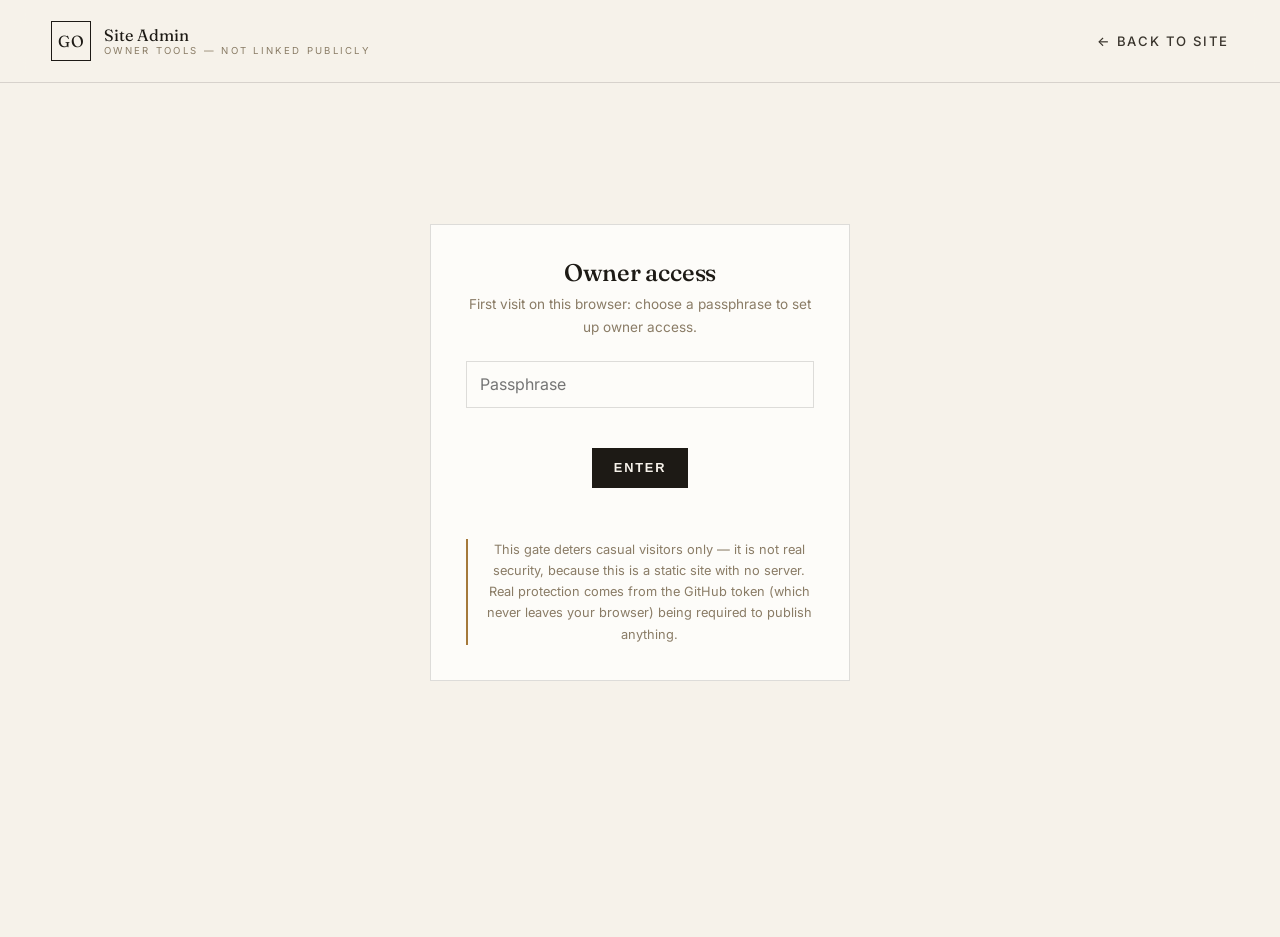
==== admin.html @ fcc21498 "Add owner admin panel with ChatGPT assistant and GitHub publishing - admin.html (unlinked, noindex):" ====
<!DOCTYPE html>
<html lang="en">
<head>
  <meta charset="UTF-8" />
  <meta name="viewport" content="width=device-width, initial-scale=1.0" />
  <title>Site Admin — Gregory Olav Architectural &amp; Consulting LLC</title>
  <meta name="robots" content="noindex, nofollow" />
  <link rel="preconnect" href="https://fonts.googleapis.com" />
  <link rel="preconnect" href="https://fonts.gstatic.com" crossorigin />
  <link href="https://fonts.googleapis.com/css2?family=Fraunces:ital,wght@0,400;0,500;0,600;1,400;1,500&family=Inter:wght@400;500;600&display=swap" rel="stylesheet" />
  <link rel="stylesheet" href="css/style.css" />
  <link rel="icon" href="data:image/svg+xml,<svg xmlns='http://www.w3.org/2000/svg' viewBox='0 0 100 100'><rect width='100' height='100' fill='%231d1a15'/><text x='50' y='68' font-size='52' text-anchor='middle' fill='%23f6f2ea' font-family='Georgia'>GO</text></svg>" />
  <style>
    body { padding-top: 6rem; }
    .admin-wrap { width: min(880px, 92%); margin: 0 auto; padding-bottom: 6rem; }
    .admin-card {
      background: var(--white);
      border: 1px solid var(--line);
      padding: 2.2rem;
      margin-bottom: 2rem;
    }
    .admin-card h2 { font-size: 1.5rem; margin-bottom: 0.4rem; }
    .admin-card .hint { font-size: 0.85rem; color: var(--stone); margin-bottom: 1.4rem; }
    .photo-slots { display: grid; grid-template-columns: 1fr 1fr; gap: 1.6rem; }
    .photo-slot { border: 1px solid var(--line); padding: 1rem; }
    .photo-slot img { width: 100%; aspect-ratio: 4/5; object-fit: cover; object-position: top; margin-bottom: 0.8rem; background: var(--cream-deep); }
    .photo-slot .slot-label { font-size: 0.72rem; letter-spacing: 0.16em; text-transform: uppercase; color: var(--stone); display: block; margin-bottom: 0.6rem; }
    .photo-slot input[type="file"] { font-size: 0.82rem; width: 100%; border: none; }
    .status { font-size: 0.85rem; margin-top: 1rem; min-height: 1.2em; }
    .status.ok { color: #2e6b3f; }
    .status.err { color: #a33a2a; }
    .chat-log {
      border: 1px solid var(--line);
      background: var(--cream);
      padding: 1.2rem;
      height: 260px;
      overflow-y: auto;
      margin-bottom: 1rem;
      font-size: 0.92rem;
    }
    .chat-log .msg { margin-bottom: 0.9rem; }
    .chat-log .msg .who { font-size: 0.68rem; letter-spacing: 0.16em; text-transform: uppercase; color: var(--bronze); display: block; }
    .chat-row { display: flex; gap: 0.8rem; }
    .chat-row input { flex: 1; border: 1px solid var(--line); padding: 0.7rem 0.9rem; }
    .btn.small { padding: 0.7rem 1.3rem; }
    .danger-note {
      font-size: 0.8rem;
      color: var(--stone);
      border-left: 2px solid var(--bronze);
      padding-left: 1rem;
      margin-top: 1.2rem;
    }
    #gate { max-width: 420px; margin: 8rem auto; text-align: center; }
    #panel { display: none; }
    .row-2 { display: grid; grid-template-columns: 1fr 1fr; gap: 1.5rem; }
    @media (max-width: 720px) { .photo-slots, .row-2 { grid-template-columns: 1fr; } }
  </style>
</head>
<body>

  <header class="site-header scrolled">
    <div class="container nav">
      <a href="index.html" class="brand">
        <span class="brand-mark">GO</span>
        <span class="brand-name">Site Admin<small>Owner tools — not linked publicly</small></span>
      </a>
      <ul class="nav-links" style="position: static; transform: none; flex-direction: row; background: none;">
        <li><a href="index.html">← Back to Site</a></li>
      </ul>
    </div>
  </header>

  <!-- Passphrase gate -->
  <div id="gate" class="admin-wrap">
    <div class="admin-card">
      <h2 class="serif">Owner access</h2>
      <p class="hint" id="gate-hint">Enter your admin passphrase.</p>
      <form id="gate-form">
        <div class="field">
          <input type="password" id="gate-pass" placeholder="Passphrase" autocomplete="current-password" style="border:1px solid var(--line); padding: 0.8rem;" />
        </div>
        <button class="btn small" type="submit" style="margin-top: 1rem;">Enter</button>
        <p class="status err" id="gate-status"></p>
      </form>
      <p class="danger-note">This gate deters casual visitors only — it is not real security, because this is a static site with no server. Real protection comes from the GitHub token (which never leaves your browser) being required to publish anything.</p>
    </div>
  </div>

  <!-- Admin panel -->
  <main id="panel" class="admin-wrap">

    <section class="admin-card">
      <span class="eyebrow">Identity</span>
      <h2>Owner name</h2>
      <p class="hint">Changes the name everywhere it appears across the site — header, navigation, headings, quotes, and footer.</p>
      <div class="field">
        <label for="owner-name">Display name</label>
        <input type="text" id="owner-name" placeholder="Gregory Olav" />
      </div>
    </section>

    <section class="admin-card">
      <span class="eyebrow">Photography</span>
      <h2>Owner photos</h2>
      <p class="hint">These photos appear on the Home page and the owner's page. Upload a replacement to change them everywhere at once.</p>
      <div class="photo-slots">
        <div class="photo-slot">
          <span class="slot-label">Portrait — hero &amp; owner page</span>
          <img id="preview-portrait" src="assets/images/gregory-olav-portrait.jpeg" alt="Portrait preview" />
          <input type="file" id="file-portrait" accept="image/jpeg,image/png,image/webp" />
        </div>
        <div class="photo-slot">
          <span class="slot-label">Consulting — home teaser &amp; owner page</span>
          <img id="preview-consulting" src="assets/images/gregory-olav-consulting.jpeg" alt="Consulting photo preview" />
          <input type="file" id="file-consulting" accept="image/jpeg,image/png,image/webp" />
        </div>
      </div>
    </section>

    <section class="admin-card">
      <span class="eyebrow">AI Assistant</span>
      <h2>ChatGPT assistant</h2>
      <p class="hint">Type an instruction in plain English — e.g. <em>"change my name to Gregor Olavsen"</em> — and the assistant will stage the change for you. Uses your own OpenAI API key, sent directly from your browser to OpenAI.</p>
      <div class="row-2">
        <div class="field">
          <label for="openai-key">OpenAI API key</label>
          <input type="password" id="openai-key" placeholder="sk-..." autocomplete="off" />
        </div>
        <div class="field">
          <label for="openai-model">Model</label>
          <input type="text" id="openai-model" value="gpt-4o-mini" />
        </div>
      </div>
      <div class="chat-log" id="chat-log">
        <div class="msg"><span class="who">Assistant</span>Hello! Tell me what you'd like to change — for example "change my name to …". I can also answer questions about how this admin page works.</div>
      </div>
      <div class="chat-row">
        <input type="text" id="chat-input" placeholder="Type an instruction…" />
        <button class="btn small" id="chat-send" type="button">Send</button>
      </div>
      <p class="danger-note">Your API key is kept in this browser's local storage only. Never paste it into the site's code or commit it to GitHub.</p>
    </section>

    <section class="admin-card">
      <span class="eyebrow">Save &amp; Publish</span>
      <h2>Apply your changes</h2>
      <p class="hint"><strong>Preview</strong> applies changes in this browser only, so you can check the site first. <strong>Publish</strong> commits them to GitHub so the live site updates for everyone.</p>
      <div class="row-2">
        <div class="field">
          <label for="gh-repo">GitHub repository</label>
          <input type="text" id="gh-repo" value="ojibaroland/Architecturalsite" />
        </div>
        <div class="field">
          <label for="gh-branch">Branch</label>
          <input type="text" id="gh-branch" value="main" />
        </div>
      </div>
      <div class="field">
        <label for="gh-token">GitHub token (fine-grained, Contents: read &amp; write on this repo)</label>
        <input type="password" id="gh-token" placeholder="github_pat_…" autocomplete="off" />
      </div>
      <div class="btn-row" style="margin-top: 1.4rem;">
        <button class="btn ghost small" id="btn-preview" type="button">Preview in this Browser</button>
        <button class="btn small" id="btn-publish" type="button">Publish to Live Site <span class="arrow">→</span></button>
        <button class="btn ghost small" id="btn-discard" type="button">Discard Draft</button>
      </div>
      <p class="status" id="publish-status"></p>
      <p class="danger-note">Create the token at GitHub → Settings → Developer settings → Fine-grained tokens. Give it access to <em>only</em> this repository with <em>Contents: Read and write</em> permission, and set an expiry. It is stored in this browser's local storage only.</p>
    </section>

  </main>

  <script src="js/admin.js"></script>
</body>
</html>
---- css/style.css ----
/* ============================================
   Gregory Olav Architectural & Consulting LLC
   ============================================ */

:root {
  --cream: #f6f2ea;
  --cream-deep: #efe8db;
  --ink: #1d1a15;
  --ink-soft: #3a352d;
  --stone: #8a7c66;
  --bronze: #a5793a;
  --bronze-soft: #c49a5d;
  --white: #fdfcf9;
  --line: rgba(29, 26, 21, 0.14);
  --serif: "Fraunces", "Georgia", serif;
  --sans: "Inter", "Helvetica Neue", Arial, sans-serif;
  --ease: cubic-bezier(0.22, 1, 0.36, 1);
}

* { margin: 0; padding: 0; box-sizing: border-box; }

html { scroll-behavior: smooth; }

body {
  font-family: var(--sans);
  background: var(--cream);
  color: var(--ink);
  line-height: 1.65;
  font-size: 16px;
  -webkit-font-smoothing: antialiased;
}

img { max-width: 100%; display: block; }

a { color: inherit; text-decoration: none; }

.container {
  width: min(1180px, 92%);
  margin: 0 auto;
}

/* ---------- Typography helpers ---------- */

h1, h2, h3, .serif {
  font-family: var(--serif);
  font-weight: 500;
  line-height: 1.12;
  letter-spacing: -0.01em;
}

.eyebrow {
  font-family: var(--sans);
  font-size: 0.72rem;
  font-weight: 600;
  letter-spacing: 0.28em;
  text-transform: uppercase;
  color: var(--bronze);
  display: inline-flex;
  align-items: center;
  gap: 0.9rem;
  margin-bottom: 1.4rem;
}

.eyebrow::before {
  content: "";
  width: 34px;
  height: 1px;
  background: var(--bronze);
}

.lead {
  font-size: 1.15rem;
  color: var(--ink-soft);
  max-width: 46ch;
}

/* ---------- Header / Nav ---------- */

.site-header {
  position: fixed;
  inset: 0 0 auto 0;
  z-index: 100;
  transition: background 0.4s var(--ease), box-shadow 0.4s var(--ease);
}

.site-header.scrolled {
  background: rgba(246, 242, 234, 0.92);
  backdrop-filter: blur(12px);
  box-shadow: 0 1px 0 var(--line);
}

.nav {
  display: flex;
  align-items: center;
  justify-content: space-between;
  padding: 1.3rem 0;
}

.brand {
  display: flex;
  align-items: center;
  gap: 0.8rem;
}

.brand-mark {
  width: 40px;
  height: 40px;
  border: 1px solid var(--ink);
  display: grid;
  place-items: center;
  font-family: var(--serif);
  font-size: 1rem;
  letter-spacing: 0.05em;
  flex-shrink: 0;
}

.brand-name {
  font-family: var(--serif);
  font-size: 1.02rem;
  line-height: 1.25;
}

.brand-name small {
  display: block;
  font-family: var(--sans);
  font-size: 0.6rem;
  letter-spacing: 0.24em;
  text-transform: uppercase;
  color: var(--stone);
}

.nav-links {
  display: flex;
  align-items: center;
  gap: 2.2rem;
  list-style: none;
}

.nav-links a {
  font-size: 0.82rem;
  font-weight: 500;
  letter-spacing: 0.12em;
  text-transform: uppercase;
  color: var(--ink-soft);
  padding: 0.4rem 0;
  position: relative;
  transition: color 0.25s;
}

.nav-links a::after {
  content: "";
  position: absolute;
  left: 0;
  bottom: 0;
  width: 100%;
  height: 1px;
  background: var(--bronze);
  transform: scaleX(0);
  transform-origin: left;
  transition: transform 0.35s var(--ease);
}

.nav-links a:hover,
.nav-links a.active { color: var(--ink); }

.nav-links a:hover::after,
.nav-links a.active::after { transform: scaleX(1); }

.nav-cta {
  border: 1px solid var(--ink);
  padding: 0.65rem 1.5rem !important;
  transition: background 0.3s, color 0.3s;
}

.nav-cta::after { display: none; }

.nav-cta:hover {
  background: var(--ink);
  color: var(--cream) !important;
}

.nav-toggle {
  display: none;
  background: none;
  border: none;
  cursor: pointer;
  width: 42px;
  height: 42px;
  position: relative;
  z-index: 110;
}

.nav-toggle span {
  display: block;
  width: 24px;
  height: 2px;
  background: var(--ink);
  margin: 5px auto;
  transition: transform 0.3s var(--ease), opacity 0.3s;
}

.nav-toggle.open span:nth-child(1) { transform: translateY(7px) rotate(45deg); }
.nav-toggle.open span:nth-child(2) { opacity: 0; }
.nav-toggle.open span:nth-child(3) { transform: translateY(-7px) rotate(-45deg); }

/* ---------- Hero ---------- */

.hero {
  min-height: 100vh;
  display: flex;
  align-items: center;
  position: relative;
  overflow: hidden;
  padding: 8rem 0 5rem;
}

.hero-grid {
  display: grid;
  grid-template-columns: 1.15fr 0.85fr;
  gap: 4rem;
  align-items: center;
}

.hero h1 {
  font-size: clamp(2.6rem, 5.4vw, 4.6rem);
}

.hero h1 em {
  font-style: italic;
  color: var(--bronze);
}

.hero .lead { margin: 1.8rem 0 2.6rem; }

.hero-figure {
  position: relative;
}

.hero-figure img {
  width: 100%;
  aspect-ratio: 4 / 5;
  object-fit: cover;
  object-position: top;
}

.frame {
  position: relative;
}

.frame::before {
  content: "";
  position: absolute;
  inset: 1.2rem -1.2rem -1.2rem 1.2rem;
  border: 1px solid var(--bronze);
  z-index: -1;
}

.hero-caption {
  margin-top: 1.1rem;
  font-size: 0.75rem;
  letter-spacing: 0.18em;
  text-transform: uppercase;
  color: var(--stone);
}

.hero-stats {
  display: flex;
  gap: 3rem;
  margin-top: 3.4rem;
  padding-top: 2rem;
  border-top: 1px solid var(--line);
}

.stat .num {
  font-family: var(--serif);
  font-size: 2.1rem;
  color: var(--ink);
}

.stat .label {
  font-size: 0.72rem;
  letter-spacing: 0.16em;
  text-transform: uppercase;
  color: var(--stone);
}

/* ---------- Buttons ---------- */

.btn {
  display: inline-flex;
  align-items: center;
  gap: 0.7rem;
  font-size: 0.8rem;
  font-weight: 600;
  letter-spacing: 0.14em;
  text-transform: uppercase;
  padding: 1rem 2.1rem;
  border: 1px solid var(--ink);
  background: var(--ink);
  color: var(--cream);
  cursor: pointer;
  transition: background 0.3s, color 0.3s;
}

.btn:hover { background: transparent; color: var(--ink); }

.btn.ghost { background: transparent; color: var(--ink); }
.btn.ghost:hover { background: var(--ink); color: var(--cream); }

.btn .arrow { transition: transform 0.3s var(--ease); }
.btn:hover .arrow { transform: translateX(5px); }

.btn-row { display: flex; gap: 1rem; flex-wrap: wrap; }

/* ---------- Sections ---------- */

section { padding: 6.5rem 0; }

.section-head {
  display: flex;
  justify-content: space-between;
  align-items: flex-end;
  gap: 2rem;
  margin-bottom: 3.6rem;
  flex-wrap: wrap;
}

.section-head h2 {
  font-size: clamp(2rem, 3.6vw, 3rem);
  max-width: 22ch;
}

.dark {
  background: var(--ink);
  color: var(--cream);
}

.dark .section-head h2,
.dark h3 { color: var(--white); }

.dark .lead { color: rgba(246, 242, 234, 0.72); }

.dark .eyebrow { color: var(--bronze-soft); }
.dark .eyebrow::before { background: var(--bronze-soft); }

/* ---------- Services ---------- */

.services-grid {
  display: grid;
  grid-template-columns: repeat(3, 1fr);
  gap: 1px;
  background: var(--line);
  border: 1px solid var(--line);
}

.dark .services-grid {
  background: rgba(246, 242, 234, 0.16);
  border-color: rgba(246, 242, 234, 0.16);
}

.service-card {
  background: var(--cream);
  padding: 2.6rem 2.2rem;
  transition: background 0.35s var(--ease);
}

.dark .service-card { background: var(--ink); }

.service-card:hover { background: var(--cream-deep); }
.dark .service-card:hover { background: #262219; }

.service-card .num {
  font-family: var(--serif);
  font-style: italic;
  color: var(--bronze);
  font-size: 1rem;
}

.service-card h3 {
  font-size: 1.35rem;
  margin: 1.1rem 0 0.8rem;
}

.service-card p {
  font-size: 0.94rem;
  color: var(--ink-soft);
}

.dark .service-card p { color: rgba(246, 242, 234, 0.68); }

.service-card ul {
  margin-top: 1.2rem;
  list-style: none;
}

.service-card ul li {
  font-size: 0.88rem;
  color: var(--ink-soft);
  padding: 0.45rem 0;
  border-top: 1px solid var(--line);
  display: flex;
  gap: 0.6rem;
}

.dark .service-card ul li {
  color: rgba(246, 242, 234, 0.68);
  border-color: rgba(246, 242, 234, 0.14);
}

.service-card ul li::before {
  content: "—";
  color: var(--bronze);
}

/* ---------- Dual heritage band ---------- */

.heritage {
  background: var(--cream-deep);
}

.heritage-grid {
  display: grid;
  grid-template-columns: 1fr 1fr;
  gap: 4rem;
  align-items: center;
}

.heritage-cities {
  display: grid;
  gap: 1px;
  background: var(--line);
  border: 1px solid var(--line);
}

.city-card {
  background: var(--cream);
  padding: 2rem 2.2rem;
  display: flex;
  justify-content: space-between;
  align-items: baseline;
  gap: 1rem;
}

.city-card .city {
  font-family: var(--serif);
  font-size: 1.5rem;
}

.city-card .role {
  font-size: 0.72rem;
  letter-spacing: 0.18em;
  text-transform: uppercase;
  color: var(--stone);
  text-align: right;
}

/* ---------- Projects ---------- */

.projects-grid {
  display: grid;
  grid-template-columns: repeat(2, 1fr);
  gap: 2.6rem;
}

.project-card {
  display: block;
}

.project-art {
  aspect-ratio: 16 / 11;
  overflow: hidden;
  position: relative;
  border: 1px solid var(--line);
}

.project-art svg {
  width: 100%;
  height: 100%;
  display: block;
  transition: transform 0.8s var(--ease);
}

.project-card:hover .project-art svg { transform: scale(1.045); }

.project-meta {
  display: flex;
  justify-content: space-between;
  align-items: baseline;
  gap: 1rem;
  margin-top: 1.2rem;
}

.project-meta h3 { font-size: 1.3rem; }

.project-meta .tag {
  font-size: 0.7rem;
  letter-spacing: 0.18em;
  text-transform: uppercase;
  color: var(--stone);
  white-space: nowrap;
}

.project-desc {
  margin-top: 0.5rem;
  font-size: 0.92rem;
  color: var(--ink-soft);
  max-width: 52ch;
}

/* ---------- Quote / statement ---------- */

.statement {
  text-align: center;
  padding: 7rem 0;
}

.statement blockquote {
  font-family: var(--serif);
  font-size: clamp(1.5rem, 3vw, 2.3rem);
  font-style: italic;
  line-height: 1.4;
  max-width: 26ch;
  margin: 0 auto;
}

.statement cite {
  display: block;
  margin-top: 1.8rem;
  font-family: var(--sans);
  font-style: normal;
  font-size: 0.74rem;
  letter-spacing: 0.22em;
  text-transform: uppercase;
  color: var(--bronze);
}

/* ---------- Founder teaser ---------- */

.founder-teaser .heritage-grid { align-items: center; }

.founder-photo {
  aspect-ratio: 4 / 5;
  overflow: hidden;
}

.founder-photo img {
  width: 100%;
  height: 100%;
  object-fit: cover;
  object-position: top;
  transition: transform 0.9s var(--ease);
}

.founder-teaser a:hover .founder-photo img { transform: scale(1.04); }

/* ---------- Process ---------- */

.process-list {
  counter-reset: step;
  list-style: none;
  border-top: 1px solid var(--line);
}

.dark .process-list { border-color: rgba(246, 242, 234, 0.16); }

.process-list li {
  display: grid;
  grid-template-columns: 90px 1fr 2fr;
  gap: 2rem;
  padding: 2.2rem 0;
  border-bottom: 1px solid var(--line);
  align-items: baseline;
}

.dark .process-list li { border-color: rgba(246, 242, 234, 0.16); }

.process-list .step-num {
  font-family: var(--serif);
  font-style: italic;
  font-size: 1.6rem;
  color: var(--bronze);
}

.process-list h3 { font-size: 1.3rem; }

.process-list p {
  font-size: 0.94rem;
  color: var(--ink-soft);
}

.dark .process-list p { color: rgba(246, 242, 234, 0.68); }

/* ---------- Page hero (inner pages) ---------- */

.page-hero {
  padding: 11rem 0 4.5rem;
}

.page-hero h1 {
  font-size: clamp(2.4rem, 5vw, 4rem);
  max-width: 18ch;
}

.page-hero .lead { margin-top: 1.6rem; }

/* ---------- Founder page ---------- */

.founder-hero-grid {
  display: grid;
  grid-template-columns: 0.9fr 1.1fr;
  gap: 4.5rem;
  align-items: start;
}

.founder-facts {
  margin-top: 2.6rem;
  border-top: 1px solid var(--line);
}

.founder-facts div {
  display: grid;
  grid-template-columns: 1fr 1.6fr;
  gap: 1rem;
  padding: 0.9rem 0;
  border-bottom: 1px solid var(--line);
  font-size: 0.9rem;
}

.founder-facts dt {
  letter-spacing: 0.14em;
  text-transform: uppercase;
  font-size: 0.7rem;
  color: var(--stone);
  align-self: center;
}

.prose p + p { margin-top: 1.3rem; }

.prose p { color: var(--ink-soft); }

.prose .drop::first-letter {
  font-family: var(--serif);
  font-size: 3.4em;
  float: left;
  line-height: 0.85;
  padding-right: 0.12em;
  color: var(--bronze);
}

.timeline {
  list-style: none;
  border-left: 1px solid var(--line);
  margin-left: 0.4rem;
}

.timeline li {
  position: relative;
  padding: 0 0 2.4rem 2.2rem;
}

.timeline li::before {
  content: "";
  position: absolute;
  left: -5px;
  top: 0.5rem;
  width: 9px;
  height: 9px;
  background: var(--cream);
  border: 1px solid var(--bronze);
  transform: rotate(45deg);
}

.timeline .year {
  font-family: var(--serif);
  font-style: italic;
  color: var(--bronze);
  font-size: 1.05rem;
}

.timeline h3 { font-size: 1.2rem; margin: 0.3rem 0; }

.timeline p { font-size: 0.92rem; color: var(--ink-soft); }

.creds-grid {
  display: grid;
  grid-template-columns: repeat(2, 1fr);
  gap: 1px;
  background: var(--line);
  border: 1px solid var(--line);
}

.cred {
  background: var(--cream);
  padding: 1.8rem 2rem;
}

.cred h3 { font-size: 1.05rem; margin-bottom: 0.4rem; }

.cred p { font-size: 0.85rem; color: var(--stone); }

/* ---------- Contact ---------- */

.contact-grid {
  display: grid;
  grid-template-columns: 1fr 1.2fr;
  gap: 4.5rem;
  align-items: start;
}

.contact-info .office {
  padding: 1.6rem 0;
  border-top: 1px solid var(--line);
}

.contact-info .office h3 { font-size: 1.2rem; margin-bottom: 0.4rem; }

.contact-info .office p {
  font-size: 0.92rem;
  color: var(--ink-soft);
}

.contact-info .office a { color: var(--bronze); }

form .field { margin-bottom: 1.5rem; }

form label {
  display: block;
  font-size: 0.72rem;
  font-weight: 600;
  letter-spacing: 0.18em;
  text-transform: uppercase;
  color: var(--stone);
  margin-bottom: 0.5rem;
}

form input,
form select,
form textarea {
  width: 100%;
  border: none;
  border-bottom: 1px solid var(--ink-soft);
  background: transparent;
  padding: 0.7rem 0;
  font-family: var(--sans);
  font-size: 1rem;
  color: var(--ink);
  border-radius: 0;
  transition: border-color 0.3s;
}

form input:focus,
form select:focus,
form textarea:focus {
  outline: none;
  border-bottom-color: var(--bronze);
}

form textarea { resize: vertical; min-height: 120px; }

.form-row {
  display: grid;
  grid-template-columns: 1fr 1fr;
  gap: 2rem;
}

.form-note {
  font-size: 0.82rem;
  color: var(--stone);
  margin-top: 1rem;
}

/* ---------- CTA band ---------- */

.cta-band {
  background: var(--ink);
  color: var(--cream);
  text-align: center;
  padding: 6rem 0;
}

.cta-band h2 {
  font-size: clamp(2rem, 4vw, 3.2rem);
  color: var(--white);
  max-width: 20ch;
  margin: 0 auto 1.4rem;
}

.cta-band p {
  color: rgba(246, 242, 234, 0.7);
  max-width: 52ch;
  margin: 0 auto 2.4rem;
}

.cta-band .btn {
  background: var(--bronze);
  border-color: var(--bronze);
  color: var(--white);
}

.cta-band .btn:hover {
  background: transparent;
  color: var(--bronze-soft);
}

/* ---------- Footer ---------- */

.site-footer {
  background: #14110c;
  color: rgba(246, 242, 234, 0.65);
  padding: 4.5rem 0 2rem;
  font-size: 0.9rem;
}

.footer-grid {
  display: grid;
  grid-template-columns: 2fr 1fr 1fr 1.3fr;
  gap: 3rem;
  padding-bottom: 3rem;
  border-bottom: 1px solid rgba(246, 242, 234, 0.12);
}

.site-footer h4 {
  font-family: var(--sans);
  font-size: 0.7rem;
  font-weight: 600;
  letter-spacing: 0.22em;
  text-transform: uppercase;
  color: var(--bronze-soft);
  margin-bottom: 1.1rem;
}

.site-footer .brand-name { color: var(--white); }
.site-footer .brand-mark { border-color: rgba(246, 242, 234, 0.4); color: var(--white); }

.footer-about p { margin-top: 1.2rem; max-width: 34ch; }

.site-footer ul { list-style: none; }

.site-footer ul li { padding: 0.28rem 0; }

.site-footer ul a { transition: color 0.25s; }

.site-footer ul a:hover { color: var(--white); }

.footer-bottom {
  display: flex;
  justify-content: space-between;
  gap: 1rem;
  flex-wrap: wrap;
  padding-top: 1.8rem;
  font-size: 0.78rem;
  color: rgba(246, 242, 234, 0.4);
}

/* ---------- Reveal animation ---------- */

.reveal {
  opacity: 0;
  transform: translateY(28px);
  transition: opacity 0.9s var(--ease), transform 0.9s var(--ease);
}

.reveal.visible {
  opacity: 1;
  transform: none;
}

@media (prefers-reduced-motion: reduce) {
  .reveal { opacity: 1; transform: none; transition: none; }
  html { scroll-behavior: auto; }
}

/* ---------- Responsive ---------- */

@media (max-width: 960px) {
  .hero-grid,
  .heritage-grid,
  .founder-hero-grid,
  .contact-grid {
    grid-template-columns: 1fr;
    gap: 3rem;
  }

  .services-grid { grid-template-columns: 1fr 1fr; }

  .footer-grid { grid-template-columns: 1fr 1fr; }

  .process-list li {
    grid-template-columns: 60px 1fr;
  }

  .process-list p { grid-column: 2; }
}

@media (max-width: 720px) {
  .nav-toggle { display: block; }

  .nav-links {
    position: fixed;
    inset: 0;
    background: var(--cream);
    flex-direction: column;
    justify-content: center;
    gap: 2rem;
    transform: translateX(100%);
    transition: transform 0.45s var(--ease);
    z-index: 105;
  }

  .nav-links.open { transform: translateX(0); }

  .nav-links a { font-size: 1rem; }

  .services-grid,
  .projects-grid,
  .creds-grid,
  .form-row { grid-template-columns: 1fr; }

  .hero { padding-top: 7rem; }

  .hero-stats { gap: 1.6rem; flex-wrap: wrap; }

  section { padding: 4.5rem 0; }

  .frame::before { inset: 0.8rem -0.8rem -0.8rem 0.8rem; }
}
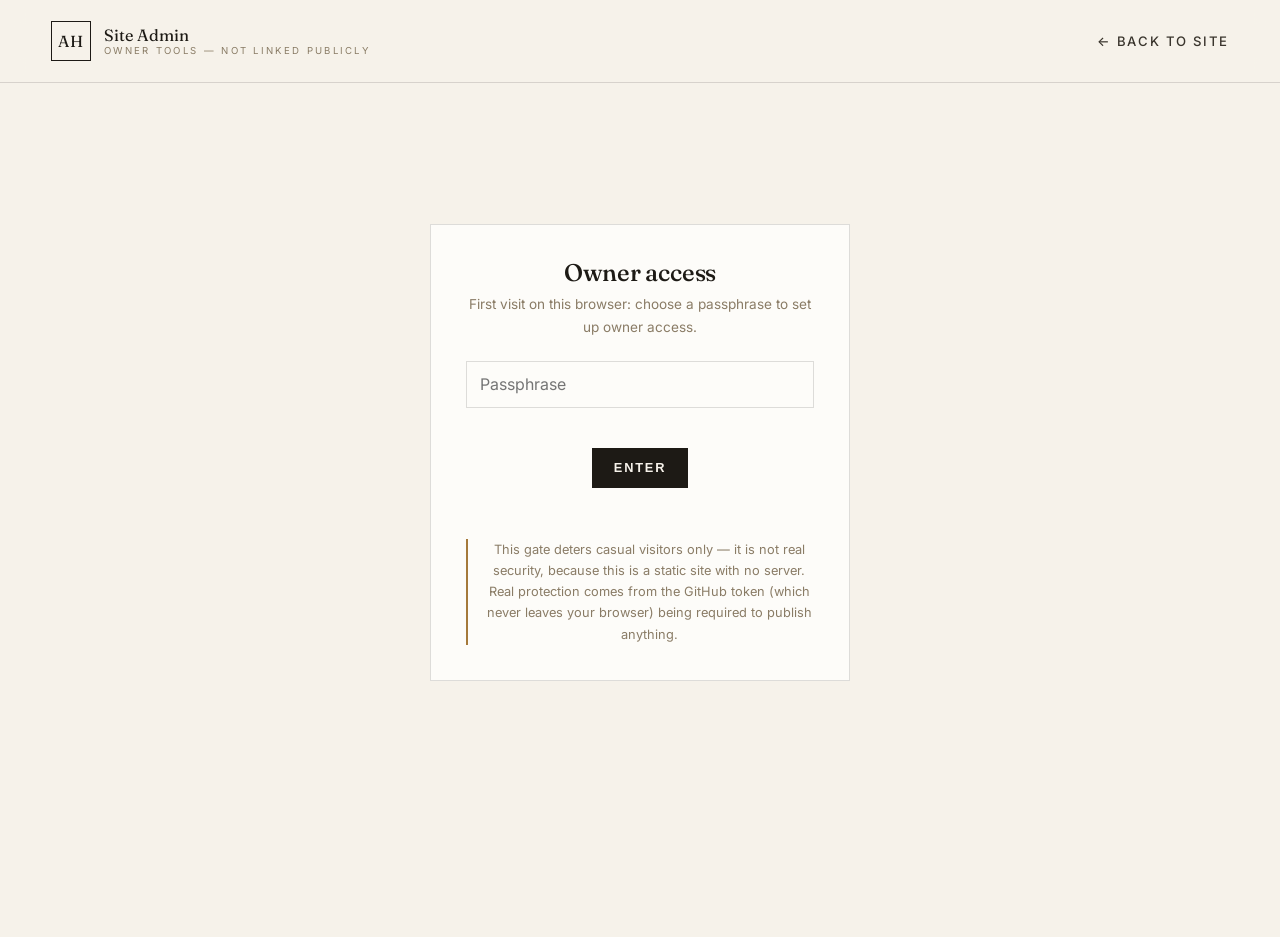
==== commit c381242f: "Rebrand site to Halland Structural Group for Andrew Halland Replace the Gregory Olav demo persona wi" ====
--- a/admin.html
+++ b/admin.html
@@ -3,13 +3,13 @@
 <head>
   <meta charset="UTF-8" />
   <meta name="viewport" content="width=device-width, initial-scale=1.0" />
-  <title>Site Admin — Gregory Olav Architectural &amp; Consulting LLC</title>
+  <title>Site Admin — Halland Structural Group</title>
   <meta name="robots" content="noindex, nofollow" />
   <link rel="preconnect" href="https://fonts.googleapis.com" />
   <link rel="preconnect" href="https://fonts.gstatic.com" crossorigin />
   <link href="https://fonts.googleapis.com/css2?family=Fraunces:ital,wght@0,400;0,500;0,600;1,400;1,500&family=Inter:wght@400;500;600&display=swap" rel="stylesheet" />
   <link rel="stylesheet" href="css/style.css" />
-  <link rel="icon" href="data:image/svg+xml,<svg xmlns='http://www.w3.org/2000/svg' viewBox='0 0 100 100'><rect width='100' height='100' fill='%231d1a15'/><text x='50' y='68' font-size='52' text-anchor='middle' fill='%23f6f2ea' font-family='Georgia'>GO</text></svg>" />
+  <link rel="icon" href="data:image/svg+xml,<svg xmlns='http://www.w3.org/2000/svg' viewBox='0 0 100 100'><rect width='100' height='100' fill='%231d1a15'/><text x='50' y='68' font-size='52' text-anchor='middle' fill='%23f6f2ea' font-family='Georgia'>AH</text></svg>" />
   <style>
     body { padding-top: 6rem; }
     .admin-wrap { width: min(880px, 92%); margin: 0 auto; padding-bottom: 6rem; }
@@ -61,7 +61,7 @@
   <header class="site-header scrolled">
     <div class="container nav">
       <a href="index.html" class="brand">
-        <span class="brand-mark">GO</span>
+        <span class="brand-mark">AH</span>
         <span class="brand-name">Site Admin<small>Owner tools — not linked publicly</small></span>
       </a>
       <ul class="nav-links" style="position: static; transform: none; flex-direction: row; background: none;">
@@ -95,7 +95,7 @@
       <p class="hint">Changes the name everywhere it appears across the site — header, navigation, headings, quotes, and footer.</p>
       <div class="field">
         <label for="owner-name">Display name</label>
-        <input type="text" id="owner-name" placeholder="Gregory Olav" />
+        <input type="text" id="owner-name" placeholder="Andrew Halland" />
       </div>
     </section>
 
@@ -106,12 +106,12 @@
       <div class="photo-slots">
         <div class="photo-slot">
           <span class="slot-label">Portrait — hero &amp; owner page</span>
-          <img id="preview-portrait" src="assets/images/gregory-olav-portrait.jpeg" alt="Portrait preview" />
+          <img id="preview-portrait" src="assets/images/owner-portrait.jpeg" alt="Portrait preview" />
           <input type="file" id="file-portrait" accept="image/jpeg,image/png,image/webp" />
         </div>
         <div class="photo-slot">
           <span class="slot-label">Consulting — home teaser &amp; owner page</span>
-          <img id="preview-consulting" src="assets/images/gregory-olav-consulting.jpeg" alt="Consulting photo preview" />
+          <img id="preview-consulting" src="assets/images/owner-consulting.jpeg" alt="Consulting photo preview" />
           <input type="file" id="file-consulting" accept="image/jpeg,image/png,image/webp" />
         </div>
       </div>
@@ -120,7 +120,7 @@
     <section class="admin-card">
       <span class="eyebrow">AI Assistant</span>
       <h2>ChatGPT assistant</h2>
-      <p class="hint">Type an instruction in plain English — e.g. <em>"change my name to Gregor Olavsen"</em> — and the assistant will stage the change for you. Uses your own OpenAI API key, sent directly from your browser to OpenAI.</p>
+      <p class="hint">Type an instruction in plain English — e.g. <em>"change my name to Andrew J. Halland"</em> — and the assistant will stage the change for you. Uses your own OpenAI API key, sent directly from your browser to OpenAI.</p>
       <div class="row-2">
         <div class="field">
           <label for="openai-key">OpenAI API key</label>
--- a/css/style.css
+++ b/css/style.css
@@ -1,5 +1,5 @@
 /* ============================================
-   Gregory Olav Architectural & Consulting LLC
+   Halland Structural Group
    ============================================ */
 
 :root {
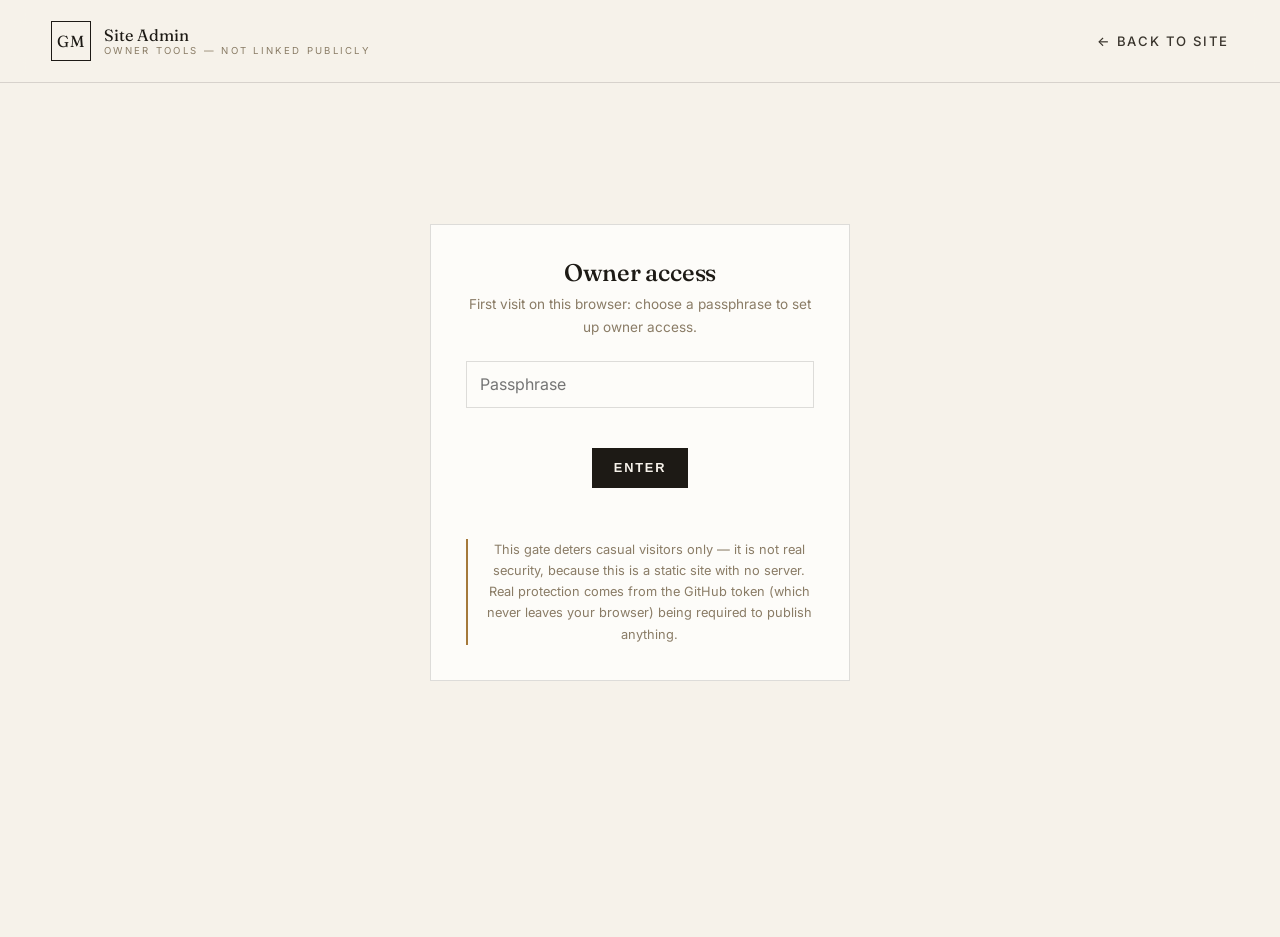
==== commit e7184b6d: "Update logo monogram and favicon from AH to GM Co-Authored-By: Claude Opus 4.8 (1M context) <noreply" ====
--- a/admin.html
+++ b/admin.html
@@ -3,13 +3,13 @@
 <head>
   <meta charset="UTF-8" />
   <meta name="viewport" content="width=device-width, initial-scale=1.0" />
-  <title>Site Admin — Halland Structural Group</title>
+  <title>Site Admin — George B Magnus Structural Group</title>
   <meta name="robots" content="noindex, nofollow" />
   <link rel="preconnect" href="https://fonts.googleapis.com" />
   <link rel="preconnect" href="https://fonts.gstatic.com" crossorigin />
   <link href="https://fonts.googleapis.com/css2?family=Fraunces:ital,wght@0,400;0,500;0,600;1,400;1,500&family=Inter:wght@400;500;600&display=swap" rel="stylesheet" />
   <link rel="stylesheet" href="css/style.css" />
-  <link rel="icon" href="data:image/svg+xml,<svg xmlns='http://www.w3.org/2000/svg' viewBox='0 0 100 100'><rect width='100' height='100' fill='%231d1a15'/><text x='50' y='68' font-size='52' text-anchor='middle' fill='%23f6f2ea' font-family='Georgia'>AH</text></svg>" />
+  <link rel="icon" href="data:image/svg+xml,<svg xmlns='http://www.w3.org/2000/svg' viewBox='0 0 100 100'><rect width='100' height='100' fill='%231d1a15'/><text x='50' y='68' font-size='52' text-anchor='middle' fill='%23f6f2ea' font-family='Georgia'>GM</text></svg>" />
   <style>
     body { padding-top: 6rem; }
     .admin-wrap { width: min(880px, 92%); margin: 0 auto; padding-bottom: 6rem; }
@@ -61,7 +61,7 @@
   <header class="site-header scrolled">
     <div class="container nav">
       <a href="index.html" class="brand">
-        <span class="brand-mark">AH</span>
+        <span class="brand-mark">GM</span>
         <span class="brand-name">Site Admin<small>Owner tools — not linked publicly</small></span>
       </a>
       <ul class="nav-links" style="position: static; transform: none; flex-direction: row; background: none;">
@@ -95,7 +95,7 @@
       <p class="hint">Changes the name everywhere it appears across the site — header, navigation, headings, quotes, and footer.</p>
       <div class="field">
         <label for="owner-name">Display name</label>
-        <input type="text" id="owner-name" placeholder="Andrew Halland" />
+        <input type="text" id="owner-name" placeholder="George B Magnus" />
       </div>
     </section>
 
@@ -120,7 +120,7 @@
     <section class="admin-card">
       <span class="eyebrow">AI Assistant</span>
       <h2>ChatGPT assistant</h2>
-      <p class="hint">Type an instruction in plain English — e.g. <em>"change my name to Andrew J. Halland"</em> — and the assistant will stage the change for you. Uses your own OpenAI API key, sent directly from your browser to OpenAI.</p>
+      <p class="hint">Type an instruction in plain English — e.g. <em>"change my name to George B Magnus"</em> — and the assistant will stage the change for you. Uses your own OpenAI API key, sent directly from your browser to OpenAI.</p>
       <div class="row-2">
         <div class="field">
           <label for="openai-key">OpenAI API key</label>
--- a/css/style.css
+++ b/css/style.css
@@ -1,5 +1,5 @@
 /* ============================================
-   Halland Structural Group
+   George B Magnus Structural Group
    ============================================ */
 
 :root {
@@ -30,6 +30,13 @@
   -webkit-font-smoothing: antialiased;
 }
 
+/* The off-canvas mobile menu sits one screen-width to the right;
+   without this, phones treat it as page width and allow sideways scroll. */
+html, body { overflow-x: hidden; }
+@supports (overflow-x: clip) {
+  html, body { overflow-x: clip; }
+}
+
 img { max-width: 100%; display: block; }
 
 a { color: inherit; text-decoration: none; }
@@ -473,14 +480,17 @@
   border: 1px solid var(--line);
 }
 
-.project-art svg {
+.project-art svg,
+.project-art img {
   width: 100%;
   height: 100%;
   display: block;
+  object-fit: cover;
   transition: transform 0.8s var(--ease);
 }
 
-.project-card:hover .project-art svg { transform: scale(1.045); }
+.project-card:hover .project-art svg,
+.project-card:hover .project-art img { transform: scale(1.045); }
 
 .project-meta {
   display: flex;
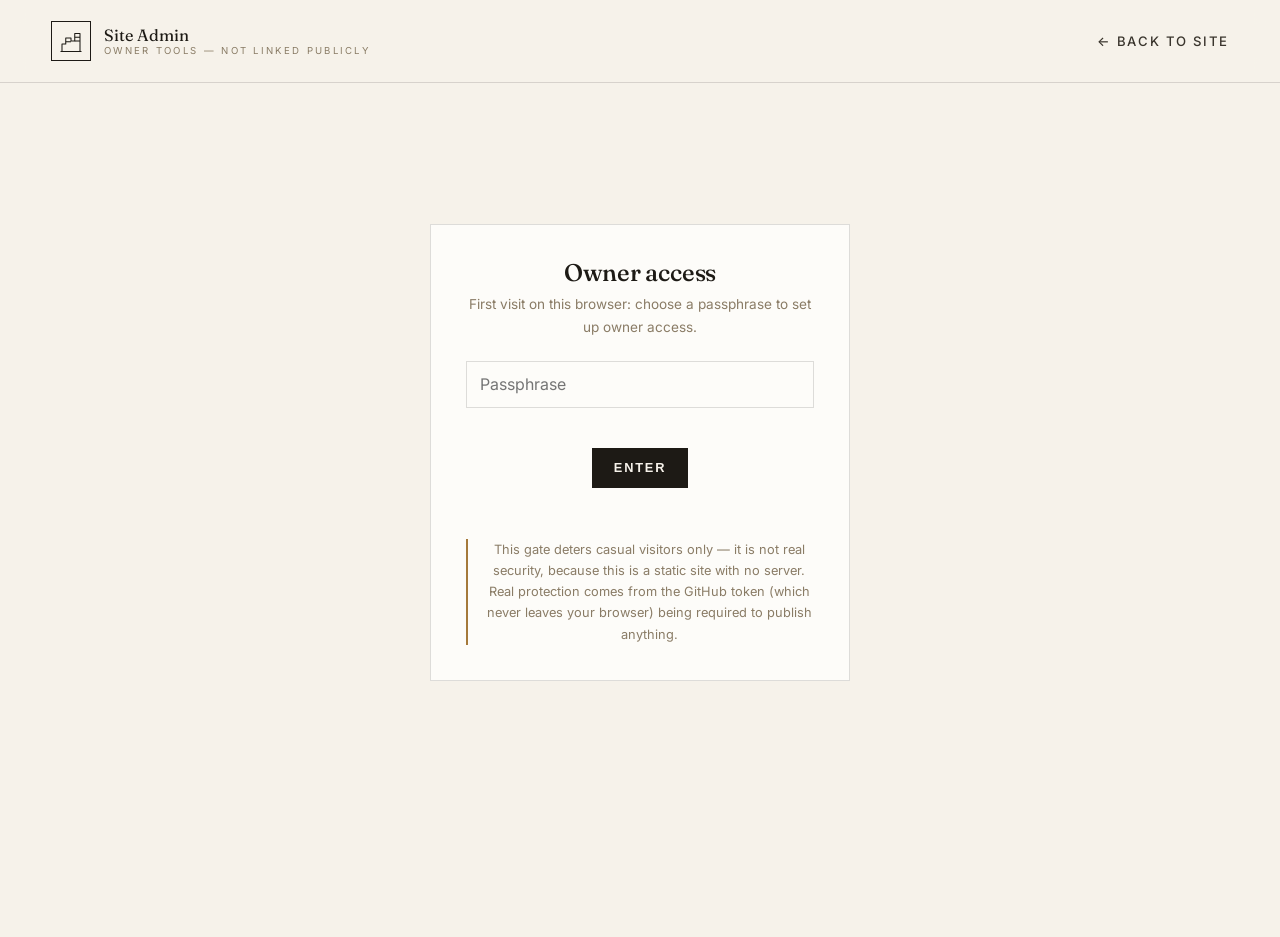
==== commit ea3af9d4: "Replace GM monogram with blueprint skyline logo Swap the header/footer brand mark and favicon for an" ====
--- a/admin.html
+++ b/admin.html
@@ -9,7 +9,7 @@
   <link rel="preconnect" href="https://fonts.gstatic.com" crossorigin />
   <link href="https://fonts.googleapis.com/css2?family=Fraunces:ital,wght@0,400;0,500;0,600;1,400;1,500&family=Inter:wght@400;500;600&display=swap" rel="stylesheet" />
   <link rel="stylesheet" href="css/style.css" />
-  <link rel="icon" href="data:image/svg+xml,<svg xmlns='http://www.w3.org/2000/svg' viewBox='0 0 100 100'><rect width='100' height='100' fill='%231d1a15'/><text x='50' y='68' font-size='52' text-anchor='middle' fill='%23f6f2ea' font-family='Georgia'>GM</text></svg>" />
+  <link rel="icon" href="data:image/svg+xml,<svg xmlns='http://www.w3.org/2000/svg' viewBox='0 0 40 40'><rect width='40' height='40' fill='%231d1a15'/><g fill='none' stroke='%23f6f2ea' stroke-width='2.2' stroke-linejoin='round'><path d='M8 32 V22 H14 V14 H21 V19 H26 V9 H33 V32'/><line x1='6' y1='32' x2='34' y2='32'/></g></svg>" />
   <style>
     body { padding-top: 6rem; }
     .admin-wrap { width: min(880px, 92%); margin: 0 auto; padding-bottom: 6rem; }
@@ -61,7 +61,7 @@
   <header class="site-header scrolled">
     <div class="container nav">
       <a href="index.html" class="brand">
-        <span class="brand-mark">GM</span>
+        <span class="brand-mark"><svg viewBox="0 0 40 40" width="30" height="30" fill="none" stroke="currentColor" stroke-width="1.4" stroke-linejoin="round" aria-hidden="true"><path d="M8 34 V24 H13 V16 H20 V20 H25 V10 H32 V34"/><line x1="6" y1="34" x2="34" y2="34"/><line x1="25" y1="15" x2="32" y2="15"/><line x1="25" y1="20" x2="32" y2="20"/><line x1="13" y1="21" x2="20" y2="21"/></svg></span>
         <span class="brand-name">Site Admin<small>Owner tools — not linked publicly</small></span>
       </a>
       <ul class="nav-links" style="position: static; transform: none; flex-direction: row; background: none;">
